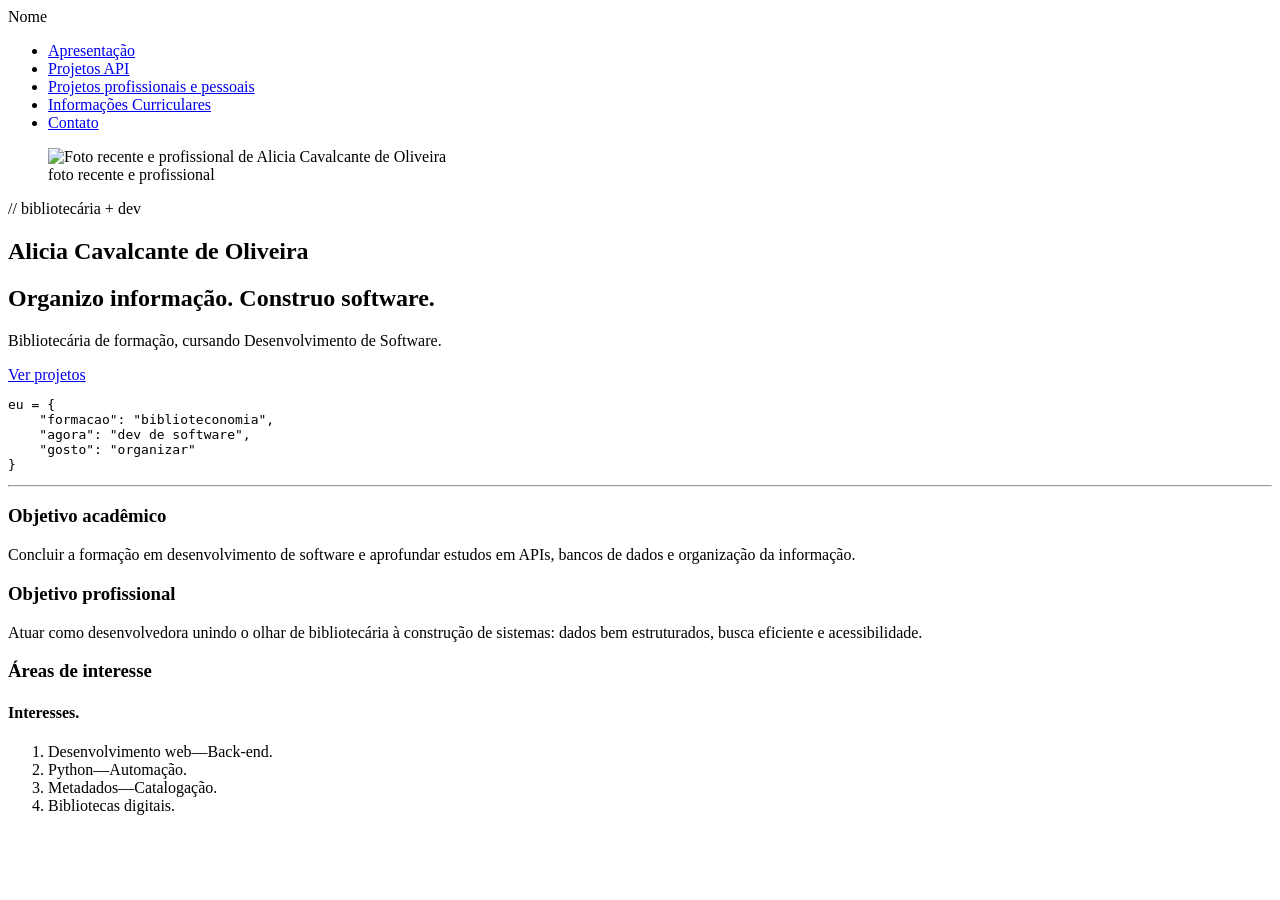
==== index.html @ f8b7f52a "adiciona paginas restantes do projeto" ====
<!DOCTYPE html>
<html lang="pt-BR">
<head>
  <meta charset="UTF-8">
  <meta name="viewport" content="width=device-width, initial-scale=1.0">
  <title>Alicia Cavalcante de Oliveira | Portfólio</title>
</head>
<body>
  <header>
    <div class="logo">Nome</div>
    <nav>
      <ul>
        <li><a href="index.html">Apresentação</a></li>
        <li><a href="projetos API.html">Projetos API</a></li>
        <li><a href="pe-pro.html">Projetos profissionais e pessoais</a></li>
        <li><a href="curriculares.html">Informações Curriculares</a></li>
        <li><a href="contato.html">Contato</a></li>
      </ul>
    </nav>
  </header>
  <main>
    <section id="apresentacao">
      <div class="perfil-col-esquerda">
        <figure>
          <img src="foto-perfil.jpg" alt="Foto recente e profissional de Alicia Cavalcante de Oliveira">
          <figcaption>foto recente e profissional</figcaption>
        </figure>
      </div>
      <div class="perfil-col-direita">
        <p class="tagline">// bibliotecária + dev</p>
        <h1>Alicia Cavalcante de Oliveira</h1>
        <h2>Organizo informação. Construo software.</h2>
        <p class="bio">Bibliotecária de formação, cursando Desenvolvimento de Software.</p>
        <a href="#projetos-api" class="btn-projetos">Ver projetos</a>
        <pre><code>eu = {
    "formacao": "biblioteconomia",
    "agora": "dev de software",
    "gosto": "organizar"
}</code></pre>
      </div>
    </section>
    <hr>
    <section class="informacoes-rapidas">
      <div class="coluna-objetivo">
        <h3>Objetivo acadêmico</h3>
        <p>Concluir a formação em desenvolvimento de software e aprofundar estudos em APIs, bancos de dados e organização da informação.</p>
      </div>
      <div class="coluna-objetivo">
        <h3>Objetivo profissional</h3>
        <p>Atuar como desenvolvedora unindo o olhar de bibliotecária à construção de sistemas: dados bem estruturados, busca eficiente e acessibilidade.</p>
      </div>
      <div class="coluna-interesses">
        <h3>Áreas de interesse</h3>
        <div class="card-interesses">
          <h4>Interesses.</h4>
          <ol>
            <li>Desenvolvimento web—Back-end.</li>
            <li>Python—Automação.</li>
            <li>Metadados—Catalogação.</li>
            <li>Bibliotecas digitais.</li>
          </ol>
        </div>
      </div>
    </section>
  </main>
  <footer>
  </footer>
</body>
</html>
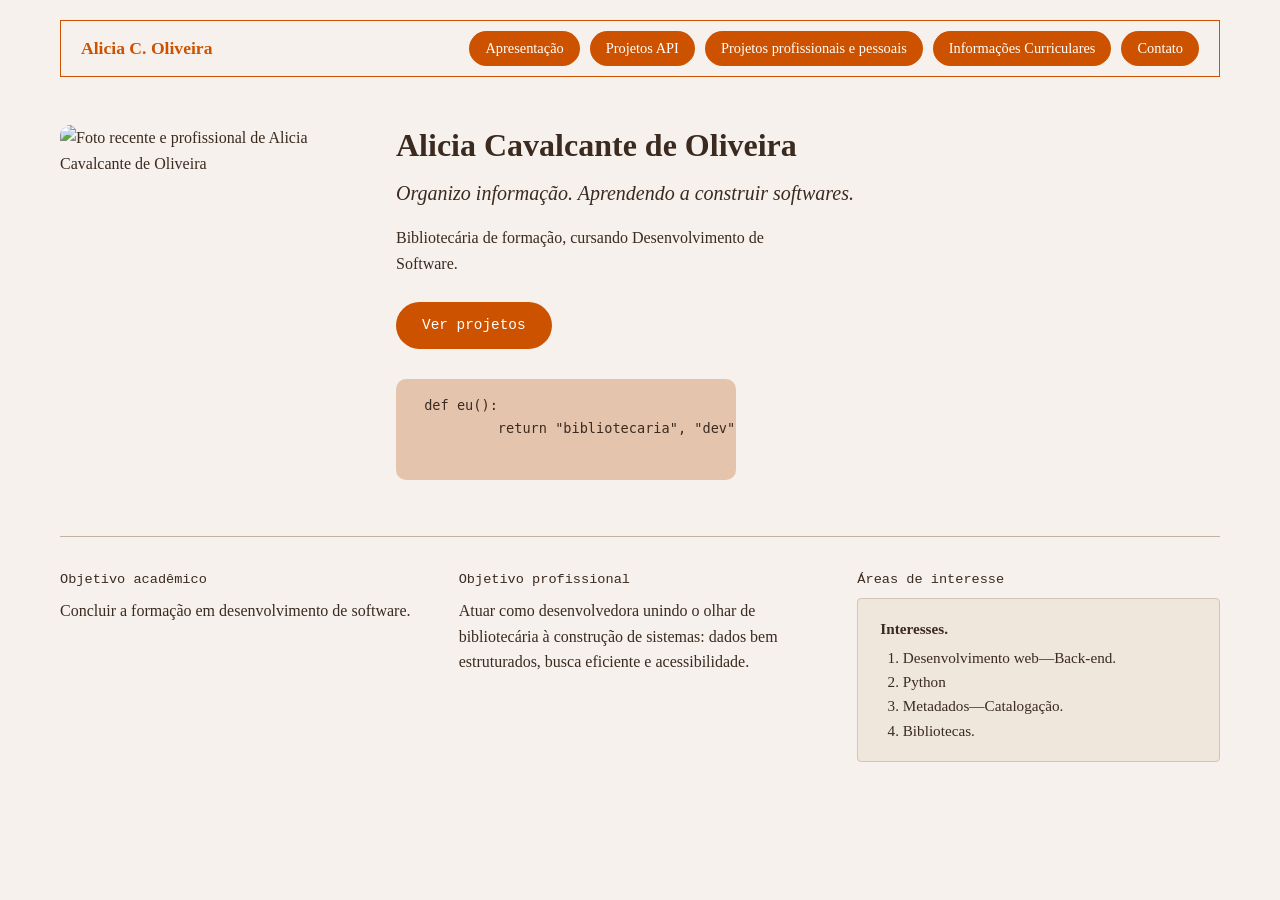
==== commit 8126c2f6: "adiciona esqueleto do site, junto com algum css" ====
--- a/index.html
+++ b/index.html
@@ -3,11 +3,12 @@
 <head>
   <meta charset="UTF-8">
   <meta name="viewport" content="width=device-width, initial-scale=1.0">
+  <link rel="stylesheet" href="style.css">
   <title>Alicia Cavalcante de Oliveira | Portfólio</title>
 </head>
 <body>
   <header>
-    <div class="logo">Nome</div>
+    <div class="logo">Alicia C. Oliveira</div>
     <nav>
       <ul>
         <li><a href="index.html">Apresentação</a></li>
@@ -23,27 +24,23 @@
       <div class="perfil-col-esquerda">
         <figure>
           <img src="foto-perfil.jpg" alt="Foto recente e profissional de Alicia Cavalcante de Oliveira">
-          <figcaption>foto recente e profissional</figcaption>
         </figure>
       </div>
       <div class="perfil-col-direita">
-        <p class="tagline">// bibliotecária + dev</p>
         <h1>Alicia Cavalcante de Oliveira</h1>
-        <h2>Organizo informação. Construo software.</h2>
+        <h2>Organizo informação. Aprendendo a construir softwares.</h2>
         <p class="bio">Bibliotecária de formação, cursando Desenvolvimento de Software.</p>
-        <a href="#projetos-api" class="btn-projetos">Ver projetos</a>
-        <pre><code>eu = {
-    "formacao": "biblioteconomia",
-    "agora": "dev de software",
-    "gosto": "organizar"
-}</code></pre>
+        <a href="projetos API.html" class="btn-projetos">Ver projetos</a>
+        <pre><code> def eu():
+          return "bibliotecaria", "dev", "informação", "software"
+        </code></pre>
       </div>
     </section>
     <hr>
     <section class="informacoes-rapidas">
       <div class="coluna-objetivo">
         <h3>Objetivo acadêmico</h3>
-        <p>Concluir a formação em desenvolvimento de software e aprofundar estudos em APIs, bancos de dados e organização da informação.</p>
+        <p>Concluir a formação em desenvolvimento de software.</p>
       </div>
       <div class="coluna-objetivo">
         <h3>Objetivo profissional</h3>
@@ -55,9 +52,9 @@
           <h4>Interesses.</h4>
           <ol>
             <li>Desenvolvimento web—Back-end.</li>
-            <li>Python—Automação.</li>
+            <li>Python</li>
             <li>Metadados—Catalogação.</li>
-            <li>Bibliotecas digitais.</li>
+            <li>Bibliotecas.</li>
           </ol>
         </div>
       </div>
--- a/style.css
+++ b/style.css
@@ -0,0 +1,386 @@
+/* geral e paleta de cores */
+:root {
+  --cor-fundo-pagi: #F6F1EC;       
+  --cor-fundo-cartao: #EFE7DC;     
+  --cor-texto: #3A2A20;            
+  --cor-destaque: #CC5200;        
+  --cor-destaque-escuro: #A84407;  
+  --cor-codigo: #E5C4AE;           
+  --cor-borda: #D4C5B3;            
+  --cor-linhas-divisorias: #C2B29F;
+  --fonte-serifa: "Georgia", "Times New Roman", serif;
+  --fonte-mono: "Courier New", Courier, monospace;
+}
+
+* {
+  box-sizing: border-box;
+  margin: 0;
+  padding: 0;
+}
+
+body {
+  background-color: var(--cor-fundo-pagi);
+  color: var(--cor-texto);
+  font-family: var(--fonte-serifa);
+  line-height: 1.6;
+  padding: 20px;
+  max-width: 1200px;
+  margin: 0 auto;
+}
+
+header {
+  display: flex;
+  justify-content: space-between;
+  align-items: center;
+  flex-wrap: wrap;           
+  border: 1px solid var(--cor-destaque);
+  padding: 10px 20px;
+  margin-bottom: 10px;
+  background-color: var(--cor-fundo-pagi);
+}
+
+.logo {
+  font-weight: bold;
+  font-size: 1.1rem;
+  color: var(--cor-destaque);
+}
+
+header nav ul {
+  display: flex;
+  flex-wrap: wrap;                
+  list-style: none;
+  gap: 10px;
+}
+
+header nav a {
+  display: inline-block;           
+  text-decoration: none;
+  color: #ffffff;
+  background-color: var(--cor-destaque);
+  padding: 6px 16px;
+  border-radius: 20px;
+  font-size: 0.9rem;
+  transition: opacity 0.2s ease;
+}
+
+header nav a:hover {
+  opacity: 0.85;
+}
+
+header nav a.active {             
+  background-color: var(--cor-destaque-escuro);
+}
+
+/* linha divisória geral (a da página de projetos continua valendo) */
+hr {
+  border: 0;
+  border-top: 1px solid var(--cor-linhas-divisorias);
+  margin: 56px 0 32px;
+}
+
+#apresentacao {
+  display: grid;
+  grid-template-columns: 280px 1fr;
+  gap: 56px;
+  align-items: start;
+  margin-top: 48px;
+}
+
+#apresentacao figure img {
+  display: block;
+  width: 100%;
+  aspect-ratio: 4 / 5;
+  object-fit: cover;
+  border-radius: 10px;
+}
+
+#apresentacao h1 {
+  font-size: 2rem;
+  line-height: 1.25;
+  margin-bottom: 12px;
+}
+
+#apresentacao h2 {
+  font-size: 1.25rem;
+  font-weight: normal;
+  font-style: italic;
+  margin-bottom: 16px;
+}
+
+#apresentacao .bio {
+  max-width: 52ch;
+  margin-bottom: 26px;
+}
+
+.btn-projetos {
+  display: inline-block;
+  background-color: var(--cor-destaque);
+  color: #ffffff;
+  text-decoration: none;
+  font-family: var(--fonte-mono);
+  font-size: 0.9rem;
+  padding: 12px 26px;
+  border-radius: 999px;
+  transition: opacity 0.2s ease;
+}
+
+.btn-projetos:hover {
+  opacity: 0.85;
+}
+
+#apresentacao pre {
+  display: block;
+  max-width: 340px;
+  margin-top: 30px;
+  padding: 16px 20px;
+  background-color: var(--cor-codigo);
+  border-radius: 10px;
+  font-family: var(--fonte-mono);
+  font-size: 0.85rem;
+  line-height: 1.6;
+  overflow-x: auto;
+}
+
+.informacoes-rapidas {
+  display: grid;
+  grid-template-columns: repeat(3, 1fr);
+  gap: 36px;
+}
+
+.informacoes-rapidas h3 {
+  font-family: var(--fonte-mono);
+  font-size: 0.85rem;
+  font-weight: normal;
+  margin-bottom: 8px;
+}
+
+.card-interesses {
+  background-color: var(--cor-fundo-cartao);
+  border: 1px solid var(--cor-borda);
+  border-radius: 4px;
+  padding: 18px 22px;
+  font-size: 0.95rem;
+}
+
+.card-interesses h4 {
+  font-size: 0.95rem;
+  margin-bottom: 4px;
+}
+
+.card-interesses ol {
+  padding-left: 1.4rem;
+}
+
+#projetos-api h1 {
+  font-size: 1.5rem;
+  font-weight: normal;
+  margin-bottom: 10px;
+  font-family: var(--fonte-mono);
+}
+
+#projetos-api hr {
+  border: 0;
+  border-top: 1px solid var(--cor-linhas-divisorias);
+  margin-bottom: 30px;
+}
+
+.grid-projetos {
+  display: grid;
+  grid-template-columns: repeat(auto-fit, minmax(320px, 1fr));
+  gap: 25px;
+  margin-bottom: 60px;
+}
+
+/* style da ficha catalografica */
+.ficha-projeto {
+  background-color: var(--cor-fundo-cartao);
+  border: 1px solid var(--cor-borda);
+  border-radius: 4px;
+  padding: 25px 25px 15px 25px;
+  box-shadow: 2px 3px 6px rgba(0, 0, 0, 0.04);
+  display: flex;
+  flex-direction: column;
+  justify-content: space-between;
+  min-height: 380px;
+  position: relative;
+}
+
+/* Cabeçalho do Autor na Ficha */
+.ficha-autoria {
+  font-size: 0.95rem;
+  margin-bottom: 15px;
+}
+
+/* Corpo da Ficha (Descrição Bibliográfica) */
+.ficha-corpo {
+  font-size: 0.95rem;
+  flex-grow: 1;
+}
+
+.ficha-corpo p {
+  margin-bottom: 6px;
+}
+
+.ficha-corpo .titulo-descricao {
+  text-indent: 15px;
+}
+
+.ficha-corpo .local-publicacao,
+.ficha-corpo .detalhes-fisicos {
+  text-indent: 15px;
+}
+
+.ficha-corpo .nota-projeto {
+  text-indent: 30px;
+  margin-top: 10px;
+  font-size: 0.9rem;
+}
+
+.ficha-corpo a {
+  color: var(--cor-texto);
+  text-decoration: underline;
+  word-break: break-all;
+}
+
+.ficha-corpo a:hover {
+  color: var(--cor-destaque);
+}
+
+/* Rodapé da Ficha e Assuntos */
+.ficha-rodape {
+  margin-top: 20px;
+}
+
+.ficha-rodape .assuntos {
+  font-size: 0.85rem;
+  margin-bottom: 25px;
+}
+
+/* Metadados da ficha catalografica */
+.metadados-ficha {
+  display: flex;
+  justify-content: space-between;
+  align-items: flex-end;
+  font-size: 0.75rem;
+  color: #666;
+  position: relative;
+  padding-top: 10px;
+}
+
+.nome-portfolio {
+  max-width: 40%;
+}
+
+/* Furo da ficha */
+.furo-cartao {
+  width: 16px;
+  height: 16px;
+  background-color: var(--cor-fundo-pagi);
+  border: 1px solid var(--cor-borda);
+  border-radius: 50%;
+  position: absolute;
+  bottom: -5px;
+  left: 50%;
+  transform: translateX(-50%);
+}
+
+.codigo-status {
+  display: flex;
+  flex-direction: column;
+  text-align: right;
+  font-family: var(--fonte-mono);
+}
+
+footer {
+  margin-top: 50px;
+}
+
+footer .texto-decorativo {
+  background-color: var(--cor-destaque);
+  color: #EFE7DC;
+  padding: 15px;
+  font-size: 0.75rem;
+  line-height: 1.4;
+  clip-path: polygon(0 20%, 100% 0, 100% 100%, 0 100%);
+  margin-bottom: 10px;
+}
+
+footer .copyright {
+  text-align: right;
+  font-size: 0.8rem;
+  color: var(--cor-destaque);
+  font-family: var(--fonte-mono);
+}
+
+@media (max-width: 820px) {
+  #apresentacao {
+    grid-template-columns: 1fr;
+    gap: 28px;
+  }
+
+  #apresentacao figure {
+    max-width: 260px;
+  }
+
+  .informacoes-rapidas {
+    grid-template-columns: 1fr;
+  }
+}
+
+#contato h1 {
+  font-size: 1.5rem;
+  font-weight: normal;
+  margin-bottom: 10px;
+  font-family: var(--fonte-mono);
+}
+
+#contato hr {
+  border: 0;
+  border-top: 1px solid var(--cor-linhas-divisorias);
+  margin: 0 0 30px;
+}
+
+.contato-conteudo {
+  max-width: 620px;
+  display: grid;
+  gap: 28px;
+}
+
+.chamada-contato {
+  border: 1px solid var(--cor-destaque);
+  border-radius: 10px;
+  padding: 18px 24px;
+  font-size: 1.25rem;
+}
+
+.contato-redes {
+  display: flex;
+  align-items: center;
+  flex-wrap: wrap;
+  gap: 22px;
+}
+
+.contato-redes svg {
+  display: block;
+  width: 36px;
+  height: 36px;
+  fill: none;
+  stroke: var(--cor-destaque);
+  stroke-width: 1.6;
+  stroke-linecap: round;
+  stroke-linejoin: round;
+}
+
+.email-contato {
+  border: 1px solid var(--cor-destaque);
+  border-radius: 999px;
+  padding: 10px 22px;
+  font-family: var(--fonte-mono);
+  font-size: 0.9rem;
+  color: var(--cor-texto);
+  text-decoration: none;
+}
+
+.email-contato:hover {
+  color: var(--cor-destaque);
+}
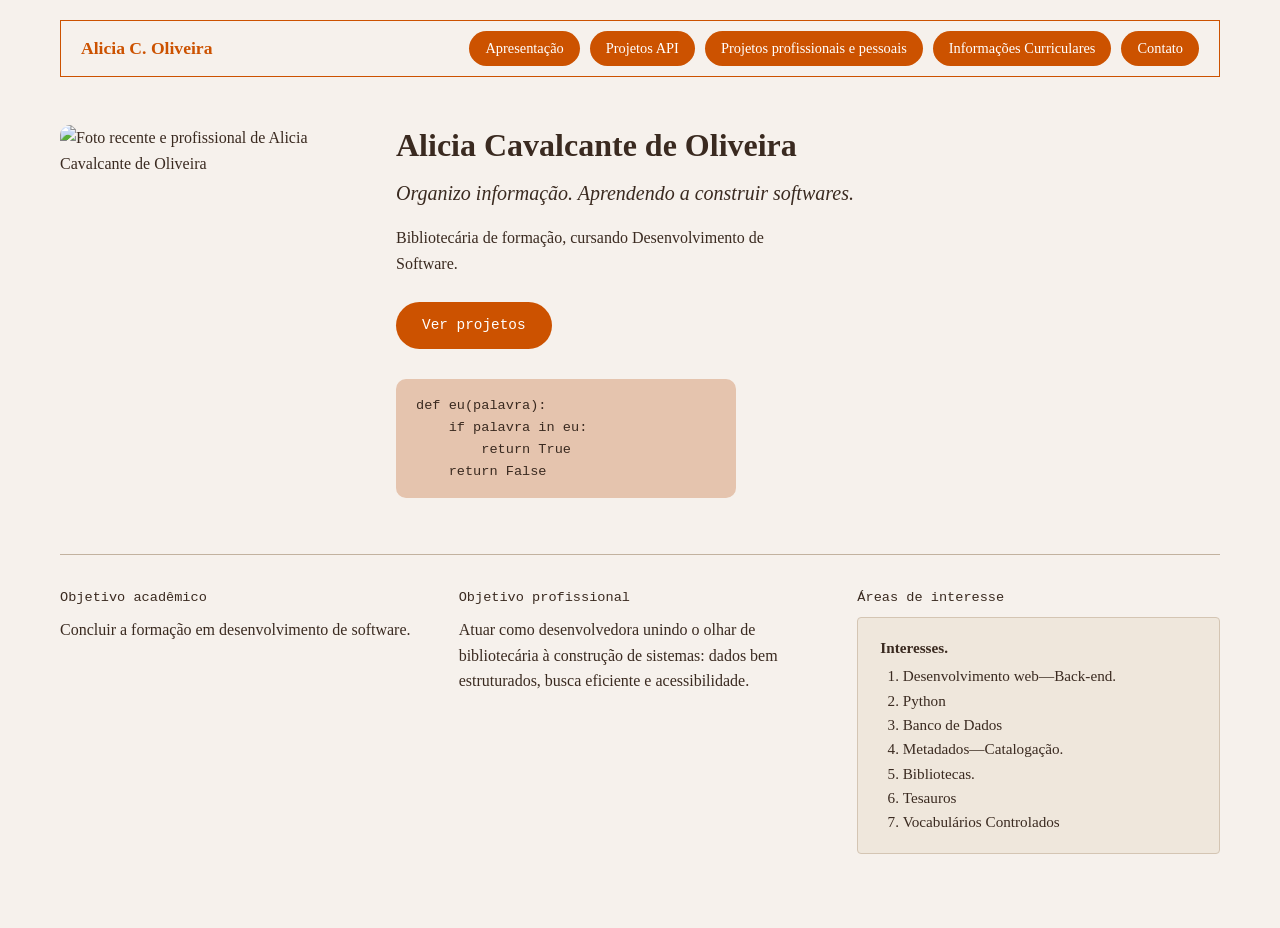
==== commit 583c1e69: "style: faz pequenas correções nas paginas" ====
--- a/index.html
+++ b/index.html
@@ -31,9 +31,10 @@
         <h2>Organizo informação. Aprendendo a construir softwares.</h2>
         <p class="bio">Bibliotecária de formação, cursando Desenvolvimento de Software.</p>
         <a href="projetos API.html" class="btn-projetos">Ver projetos</a>
-        <pre><code> def eu():
-          return "bibliotecaria", "dev", "informação", "software"
-        </code></pre>
+        <pre><code>def eu(palavra):
+    if palavra in eu:
+        return True
+    return False</code></pre>
       </div>
     </section>
     <hr>
@@ -53,8 +54,11 @@
           <ol>
             <li>Desenvolvimento web—Back-end.</li>
             <li>Python</li>
+            <li>Banco de Dados</li>
             <li>Metadados—Catalogação.</li>
             <li>Bibliotecas.</li>
+            <li>Tesauros</li>
+            <li>Vocabulários Controlados</li>
           </ol>
         </div>
       </div>
--- a/style.css
+++ b/style.css
@@ -138,7 +138,8 @@
   font-family: var(--fonte-mono);
   font-size: 0.85rem;
   line-height: 1.6;
-  overflow-x: auto;
+  white-space: pre-wrap;
+  overflow-wrap: anywhere;
 }
 
 .informacoes-rapidas {
@@ -230,7 +231,7 @@
   text-indent: 15px;
 }
 
-.ficha-corpo .nota-projeto {
+.ficha-corpo .link-projeto {
   text-indent: 30px;
   margin-top: 10px;
   font-size: 0.9rem;
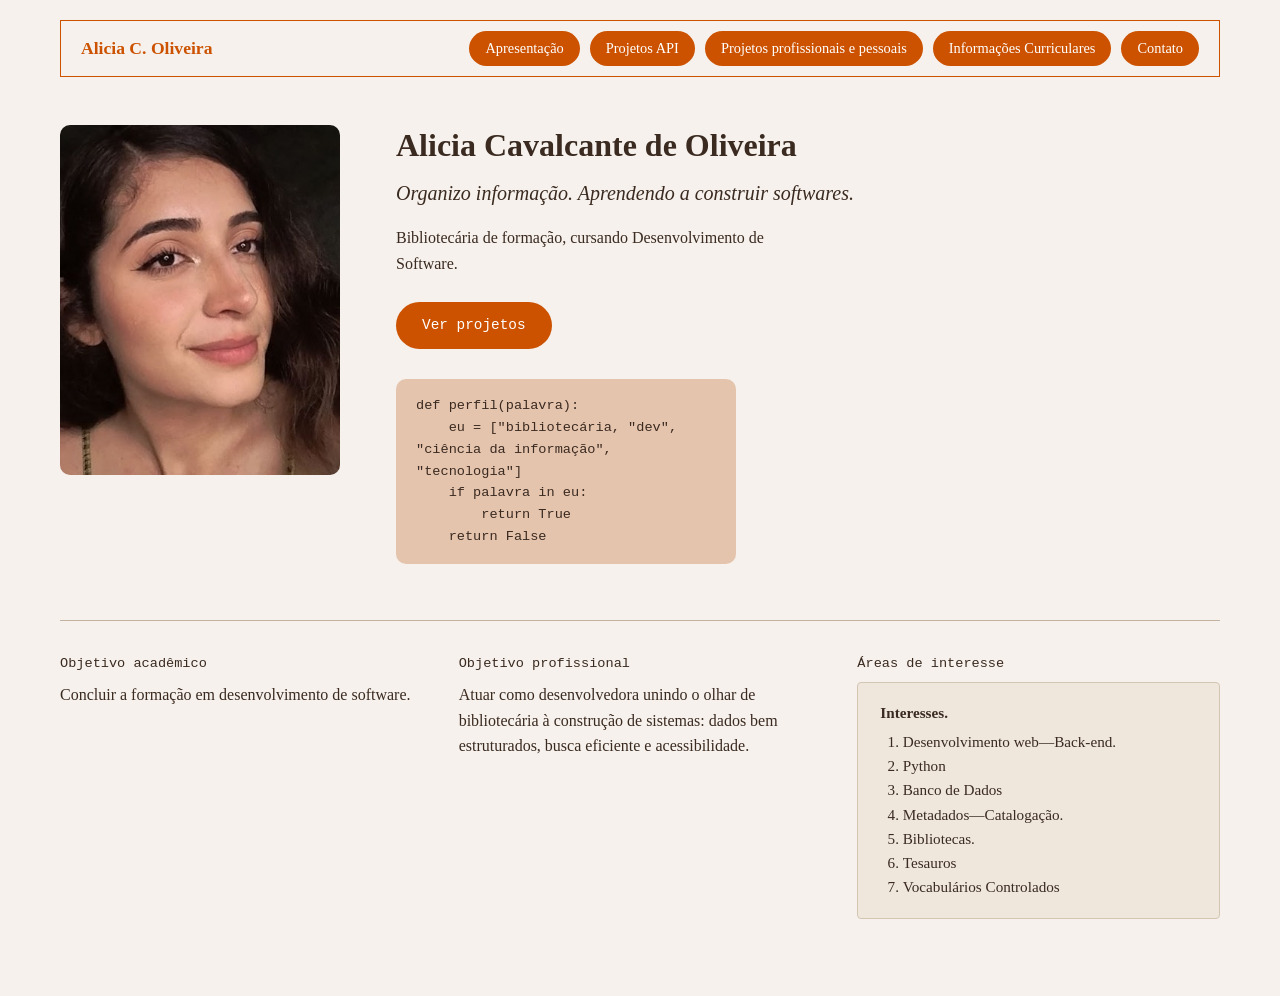
==== commit f3108213: "adiciona foto e corrige cod python" ====
--- a/index.html
+++ b/index.html
@@ -23,7 +23,7 @@
     <section id="apresentacao">
       <div class="perfil-col-esquerda">
         <figure>
-          <img src="foto-perfil.jpg" alt="Foto recente e profissional de Alicia Cavalcante de Oliveira">
+          <img src="imagens/fotominha.jpg" alt="Foto recente de Alicia Cavalcante de Oliveira">
         </figure>
       </div>
       <div class="perfil-col-direita">
@@ -31,7 +31,8 @@
         <h2>Organizo informação. Aprendendo a construir softwares.</h2>
         <p class="bio">Bibliotecária de formação, cursando Desenvolvimento de Software.</p>
         <a href="projetos API.html" class="btn-projetos">Ver projetos</a>
-        <pre><code>def eu(palavra):
+        <pre><code>def perfil(palavra):
+    eu = ["bibliotecária, "dev", "ciência da informação", "tecnologia"]
     if palavra in eu:
         return True
     return False</code></pre>
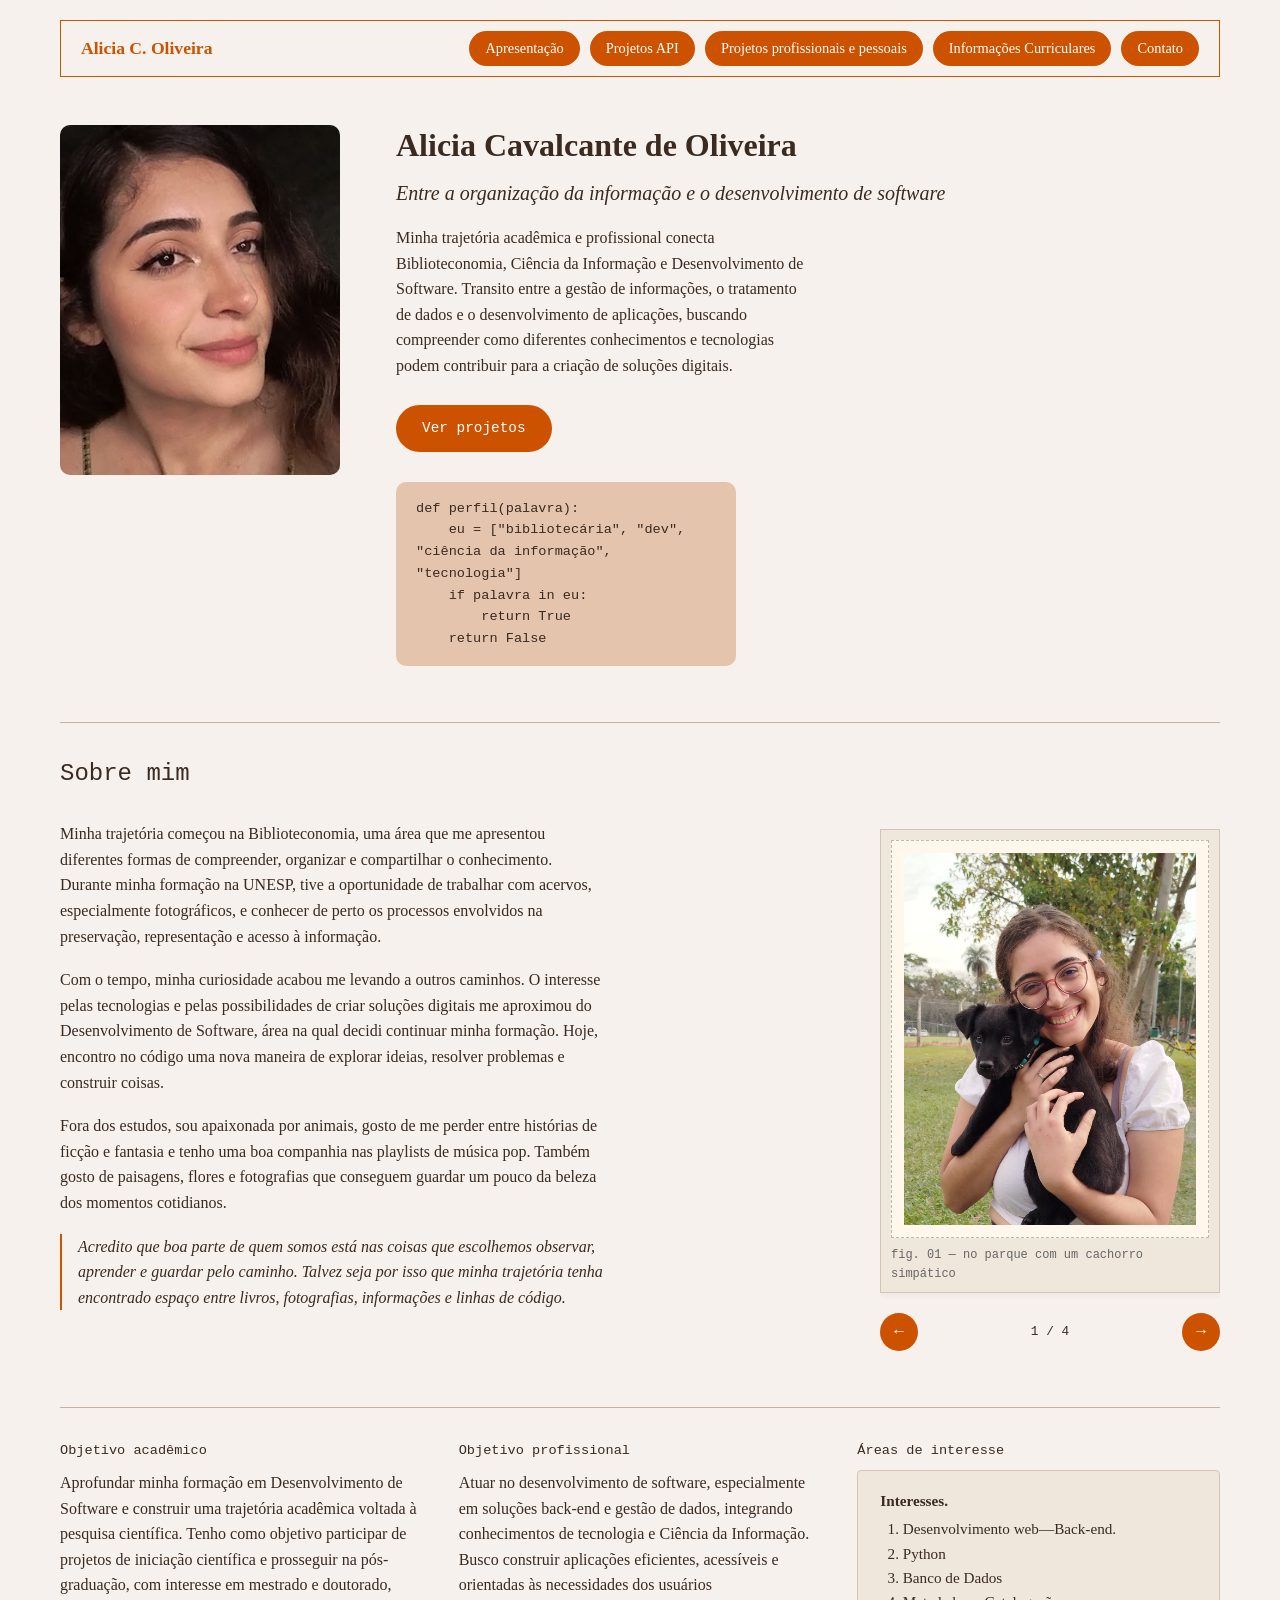
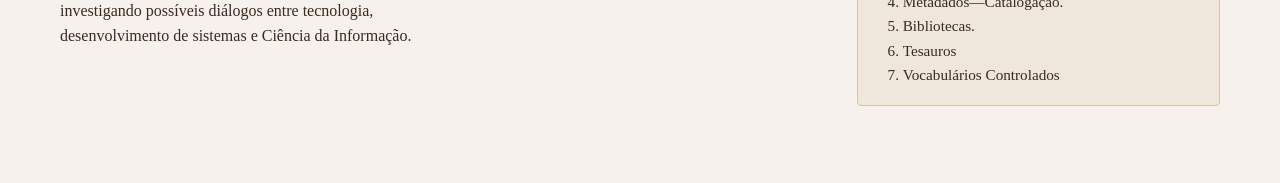
==== commit d102f6c1: "style: adiciona seção sobre mim, script.js p/ o carrossel e novos textos na pagina principal" ====
--- a/index.html
+++ b/index.html
@@ -3,6 +3,7 @@
 <head>
   <meta charset="UTF-8">
   <meta name="viewport" content="width=device-width, initial-scale=1.0">
+  <script src="script.js"></script>
   <link rel="stylesheet" href="style.css">
   <title>Alicia Cavalcante de Oliveira | Portfólio</title>
 </head>
@@ -28,25 +29,67 @@
       </div>
       <div class="perfil-col-direita">
         <h1>Alicia Cavalcante de Oliveira</h1>
-        <h2>Organizo informação. Aprendendo a construir softwares.</h2>
-        <p class="bio">Bibliotecária de formação, cursando Desenvolvimento de Software.</p>
+        <h2>Entre a organização da informação e o desenvolvimento de software</h2>
+        <p class="bio">Minha trajetória acadêmica e profissional conecta Biblioteconomia, Ciência da Informação e Desenvolvimento de Software. Transito entre a gestão de informações, o tratamento de dados e o desenvolvimento de aplicações, buscando compreender como diferentes conhecimentos e tecnologias podem contribuir para a criação de soluções digitais.</p>
         <a href="projetos API.html" class="btn-projetos">Ver projetos</a>
         <pre><code>def perfil(palavra):
-    eu = ["bibliotecária, "dev", "ciência da informação", "tecnologia"]
+    eu = ["bibliotecária", "dev", "ciência da informação", "tecnologia"]
     if palavra in eu:
         return True
     return False</code></pre>
       </div>
     </section>
     <hr>
+        <section id="sobre-mim" class="sobre-mim">
+      <h2 class="sobre-mim-titulo">Sobre mim</h2>
+
+      <div class="sobre-mim-conteudo">
+        <div class="sobre-mim-texto">
+          <p>Minha trajetória começou na Biblioteconomia, uma área que me apresentou diferentes formas de compreender, organizar e compartilhar o conhecimento. Durante minha formação na UNESP, tive a oportunidade de trabalhar com acervos, especialmente fotográficos, e conhecer de perto os processos envolvidos na preservação, representação e acesso à informação.</p>
+          <p>Com o tempo, minha curiosidade acabou me levando a outros caminhos. O interesse pelas tecnologias e pelas possibilidades de criar soluções digitais me aproximou do Desenvolvimento de Software, área na qual decidi continuar minha formação. Hoje, encontro no código uma nova maneira de explorar ideias, resolver problemas e construir coisas.</p>
+          <p>Fora dos estudos, sou apaixonada por animais, gosto de me perder entre histórias de ficção e fantasia e tenho uma boa companhia nas playlists de música pop. Também gosto de paisagens, flores e fotografias que conseguem guardar um pouco da beleza dos momentos cotidianos.</p>
+          <p class="fecho">Acredito que boa parte de quem somos está nas coisas que escolhemos observar, aprender e guardar pelo caminho. Talvez seja por isso que minha trajetória tenha encontrado espaço entre livros, fotografias, informações e linhas de código.</p>
+        </div>
+
+        <div class="carrossel" role="group" aria-roledescription="carrossel" aria-label="Fotografias pessoais">
+          <div class="carrossel-trilho" tabindex="0">
+            <!-- Quando tiver a foto, troque o div de cada item por:
+            <img src="imagens/nome.jpg" alt="Descrição da foto" loading="lazy" class="proporcao-retrato"> -->
+            <figure class="foto-registro carrossel-item">
+              <img src="imagens/fotocachorro.jpeg" loading="lazy" class="foto-reservada proporcao-retrato">
+              <figcaption>fig. 01 — no parque com um cachorro simpático</figcaption>
+            </figure>
+            <figure class="foto-registro carrossel-item">
+              <img src="imagens/praia.jpeg" loading="lazy" class="foto-reservada proporcao-retrato">
+              <figcaption>fig. 02 — por do sol na praia</figcaption>
+            </figure>
+            <figure class="foto-registro carrossel-item">
+              <div class="foto-reservada proporcao-retrato">Flores</div>
+              <figcaption>fig. 03 — legenda curta</figcaption>
+            </figure>
+            <figure class="foto-registro carrossel-item">
+              <div class="foto-reservada proporcao-retrato">Outro registro</div>
+              <figcaption>fig. 04 — legenda curta</figcaption>
+            </figure>
+          </div>
+
+          <div class="carrossel-controles">
+            <button type="button" class="carrossel-btn" data-direcao="-1" aria-label="Foto anterior">←</button>
+            <span class="carrossel-contador" aria-live="polite">1 / 4</span>
+            <button type="button" class="carrossel-btn" data-direcao="1" aria-label="Próxima foto">→</button>
+          </div>
+        </div>
+      </div>
+    </section>
+    <hr>
     <section class="informacoes-rapidas">
       <div class="coluna-objetivo">
         <h3>Objetivo acadêmico</h3>
-        <p>Concluir a formação em desenvolvimento de software.</p>
+        <p>Aprofundar minha formação em Desenvolvimento de Software e construir uma trajetória acadêmica voltada à pesquisa científica. Tenho como objetivo participar de projetos de iniciação científica e prosseguir na pós-graduação, com interesse em mestrado e doutorado, investigando possíveis diálogos entre tecnologia, desenvolvimento de sistemas e Ciência da Informação.</p>
       </div>
       <div class="coluna-objetivo">
         <h3>Objetivo profissional</h3>
-        <p>Atuar como desenvolvedora unindo o olhar de bibliotecária à construção de sistemas: dados bem estruturados, busca eficiente e acessibilidade.</p>
+        <p>Atuar no desenvolvimento de software, especialmente em soluções back-end e gestão de dados, integrando conhecimentos de tecnologia e Ciência da Informação. Busco construir aplicações eficientes, acessíveis e orientadas às necessidades dos usuários</p>
       </div>
       <div class="coluna-interesses">
         <h3>Áreas de interesse</h3>
--- a/style.css
+++ b/style.css
@@ -172,6 +172,149 @@
   padding-left: 1.4rem;
 }
 
+/* ===== Sobre mim ===== */
+.sobre-mim {
+  margin-bottom: 40px;
+}
+
+.sobre-mim-titulo {
+  font-family: var(--fonte-mono);
+  font-size: 1.5rem;
+  font-weight: normal;
+  margin-bottom: 28px;
+}
+
+.sobre-mim-conteudo {
+  display: grid;
+  grid-template-columns: minmax(0, 1fr) 340px;
+  gap: 64px;
+  align-items: start;
+}
+
+.sobre-mim-texto {
+  max-width: 68ch;
+}
+
+.sobre-mim-texto p {
+  margin-bottom: 18px;
+}
+
+.sobre-mim-texto .fecho {
+  font-style: italic;
+  border-left: 2px solid var(--cor-destaque);
+  padding-left: 16px;
+}
+
+/* foto com aparência de registro impresso */
+.foto-registro {
+  background-color: var(--cor-fundo-cartao);
+  border: 1px solid var(--cor-borda);
+  padding: 10px 10px 8px;
+  box-shadow: 2px 3px 6px rgba(0, 0, 0, 0.04);
+}
+
+.foto-registro img {
+  display: block;
+  width: 100%;
+  object-fit: cover;
+  filter: sepia(0.12) saturate(0.95);
+}
+
+.foto-registro figcaption {
+  margin-top: 8px;
+  font-family: var(--fonte-mono);
+  font-size: 0.75rem;
+  color: #666;
+}
+
+/* espaço reservado até as fotos chegarem */
+.foto-reservada {
+  display: flex;
+  align-items: center;
+  justify-content: center;
+  width: 100%;
+  padding: 12px;
+  text-align: center;
+  font-family: var(--fonte-mono);
+  font-size: 0.8rem;
+  background-color: var(--cor-fundo-pagi);
+  border: 1px dashed var(--cor-linhas-divisorias);
+}
+
+.proporcao-retrato {
+  aspect-ratio: 4 / 5;
+}
+
+/* carrossel */
+.carrossel {
+  min-width: 0;
+  margin-top: 8px;
+}
+
+.carrossel-trilho {
+  display: flex;
+  gap: 16px;
+  overflow-x: auto;
+  scroll-snap-type: x mandatory;
+  scrollbar-width: none;
+  padding-bottom: 6px;
+}
+
+.carrossel-trilho::-webkit-scrollbar {
+  display: none;
+}
+
+.carrossel-item {
+  flex: 0 0 100%;
+  scroll-snap-align: start;
+}
+
+.carrossel-controles {
+  display: flex;
+  align-items: center;
+  justify-content: space-between;
+  margin-top: 14px;
+}
+
+.carrossel-btn {
+  width: 38px;
+  height: 38px;
+  border: 0;
+  border-radius: 50%;
+  background-color: var(--cor-destaque);
+  color: #ffffff;
+  font-family: var(--fonte-mono);
+  font-size: 1rem;
+  cursor: pointer;
+  transition: opacity 0.2s ease;
+}
+
+.carrossel-btn:hover {
+  opacity: 0.85;
+}
+
+.carrossel-btn:focus-visible,
+.carrossel-trilho:focus-visible {
+  outline: 2px solid var(--cor-destaque-escuro);
+  outline-offset: 2px;
+}
+
+.carrossel-contador {
+  font-family: var(--fonte-mono);
+  font-size: 0.8rem;
+}
+
+@media (max-width: 820px) {
+  .sobre-mim-conteudo {
+    grid-template-columns: 1fr;
+    gap: 32px;
+  }
+
+  .carrossel {
+    max-width: 420px;
+  }
+}
+
 #projetos-api h1 {
   font-size: 1.5rem;
   font-weight: normal;
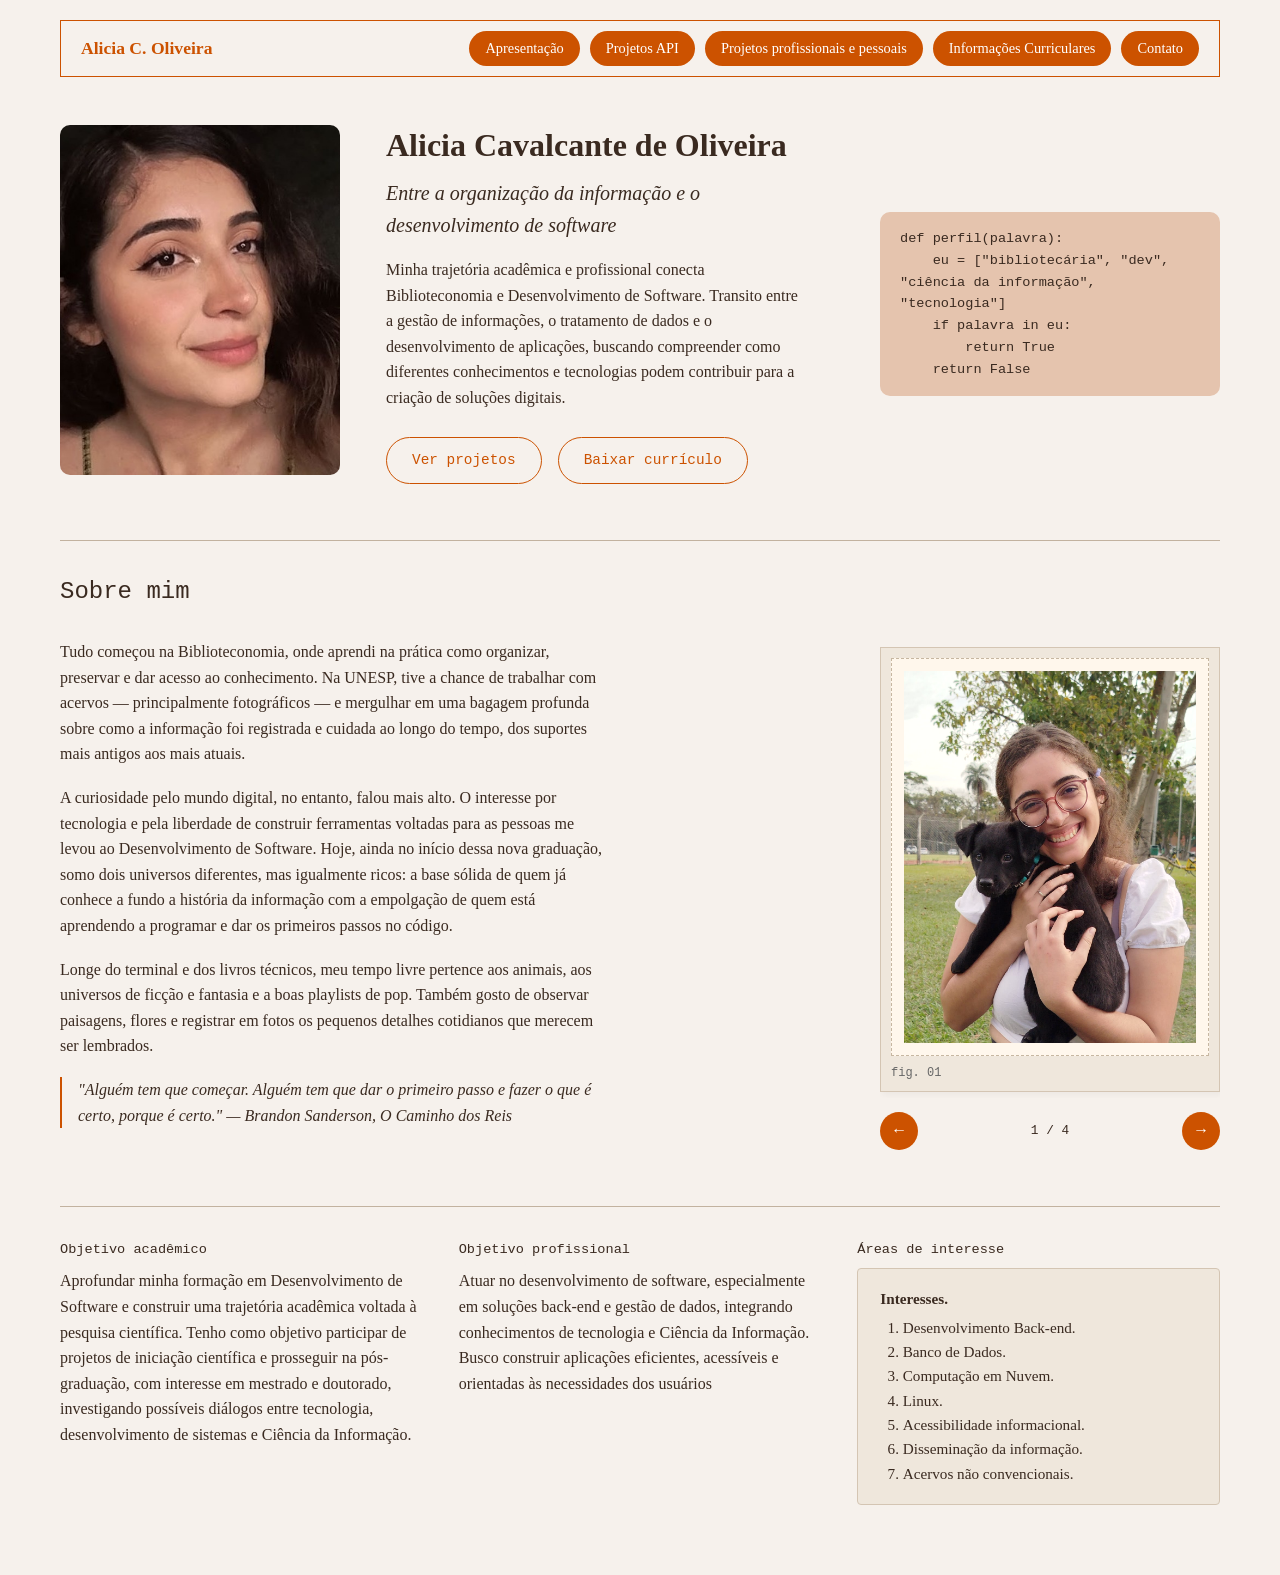
==== commit b3a6bb95: "style: adiciona o botão de baixar curriculo, modifica hero, adiciona seção sobre mim com carrossel p" ====
--- a/index.html
+++ b/index.html
@@ -3,7 +3,7 @@
 <head>
   <meta charset="UTF-8">
   <meta name="viewport" content="width=device-width, initial-scale=1.0">
-  <script src="script.js"></script>
+  <script src="script.js" defer></script>
   <link rel="stylesheet" href="style.css">
   <title>Alicia Cavalcante de Oliveira | Portfólio</title>
 </head>
@@ -30,14 +30,15 @@
       <div class="perfil-col-direita">
         <h1>Alicia Cavalcante de Oliveira</h1>
         <h2>Entre a organização da informação e o desenvolvimento de software</h2>
-        <p class="bio">Minha trajetória acadêmica e profissional conecta Biblioteconomia, Ciência da Informação e Desenvolvimento de Software. Transito entre a gestão de informações, o tratamento de dados e o desenvolvimento de aplicações, buscando compreender como diferentes conhecimentos e tecnologias podem contribuir para a criação de soluções digitais.</p>
+        <p class="bio">Minha trajetória acadêmica e profissional conecta Biblioteconomia e Desenvolvimento de Software. Transito entre a gestão de informações, o tratamento de dados e o desenvolvimento de aplicações, buscando compreender como diferentes conhecimentos e tecnologias podem contribuir para a criação de soluções digitais.</p>
         <a href="projetos API.html" class="btn-projetos">Ver projetos</a>
-        <pre><code>def perfil(palavra):
+        <a href="documentos/curriculo-alicia-cavalcante.pdf" class="btn-curriculo" download>Baixar currículo</a>
+      </div>
+      <pre><code>def perfil(palavra):
     eu = ["bibliotecária", "dev", "ciência da informação", "tecnologia"]
     if palavra in eu:
         return True
-    return False</code></pre>
-      </div>
+    return False </code></pre>
     </section>
     <hr>
         <section id="sobre-mim" class="sobre-mim">
@@ -45,34 +46,27 @@
 
       <div class="sobre-mim-conteudo">
         <div class="sobre-mim-texto">
-          <p>Minha trajetória começou na Biblioteconomia, uma área que me apresentou diferentes formas de compreender, organizar e compartilhar o conhecimento. Durante minha formação na UNESP, tive a oportunidade de trabalhar com acervos, especialmente fotográficos, e conhecer de perto os processos envolvidos na preservação, representação e acesso à informação.</p>
-          <p>Com o tempo, minha curiosidade acabou me levando a outros caminhos. O interesse pelas tecnologias e pelas possibilidades de criar soluções digitais me aproximou do Desenvolvimento de Software, área na qual decidi continuar minha formação. Hoje, encontro no código uma nova maneira de explorar ideias, resolver problemas e construir coisas.</p>
-          <p>Fora dos estudos, sou apaixonada por animais, gosto de me perder entre histórias de ficção e fantasia e tenho uma boa companhia nas playlists de música pop. Também gosto de paisagens, flores e fotografias que conseguem guardar um pouco da beleza dos momentos cotidianos.</p>
-          <p class="fecho">Acredito que boa parte de quem somos está nas coisas que escolhemos observar, aprender e guardar pelo caminho. Talvez seja por isso que minha trajetória tenha encontrado espaço entre livros, fotografias, informações e linhas de código.</p>
+          <p>Tudo começou na Biblioteconomia, onde aprendi na prática como organizar, preservar e dar acesso ao conhecimento. Na UNESP, tive a chance de trabalhar com acervos — principalmente fotográficos — e mergulhar em uma bagagem profunda sobre como a informação foi registrada e cuidada ao longo do tempo, dos suportes mais antigos aos mais atuais.</p>
+          <p>A curiosidade pelo mundo digital, no entanto, falou mais alto. O interesse por tecnologia e pela liberdade de construir ferramentas voltadas para as pessoas me levou ao Desenvolvimento de Software. Hoje, ainda no início dessa nova graduação, somo dois universos diferentes, mas igualmente ricos: a base sólida de quem já conhece a fundo a história da informação com a empolgação de quem está aprendendo a programar e dar os primeiros passos no código.</p>
+          <p>Longe do terminal e dos livros técnicos, meu tempo livre pertence aos animais, aos universos de ficção e fantasia e a boas playlists de pop. Também gosto de observar paisagens, flores e registrar em fotos os pequenos detalhes cotidianos que merecem ser lembrados.</p>
+          <p class="fecho">"Alguém tem que começar. Alguém tem que dar o primeiro passo e fazer o que é certo, porque é certo."  — Brandon Sanderson, O Caminho dos Reis</p>
         </div>
 
         <div class="carrossel" role="group" aria-roledescription="carrossel" aria-label="Fotografias pessoais">
           <div class="carrossel-trilho" tabindex="0">
-            <!-- Quando tiver a foto, troque o div de cada item por:
-            <img src="imagens/nome.jpg" alt="Descrição da foto" loading="lazy" class="proporcao-retrato"> -->
             <figure class="foto-registro carrossel-item">
               <img src="imagens/fotocachorro.jpeg" loading="lazy" class="foto-reservada proporcao-retrato">
-              <figcaption>fig. 01 — no parque com um cachorro simpático</figcaption>
+              <figcaption>fig. 01 </figcaption>
             </figure>
             <figure class="foto-registro carrossel-item">
               <img src="imagens/praia.jpeg" loading="lazy" class="foto-reservada proporcao-retrato">
-              <figcaption>fig. 02 — por do sol na praia</figcaption>
+              <figcaption>fig. 02 </figcaption>
             </figure>
             <figure class="foto-registro carrossel-item">
-              <div class="foto-reservada proporcao-retrato">Flores</div>
-              <figcaption>fig. 03 — legenda curta</figcaption>
-            </figure>
-            <figure class="foto-registro carrossel-item">
-              <div class="foto-reservada proporcao-retrato">Outro registro</div>
-              <figcaption>fig. 04 — legenda curta</figcaption>
+              <img src="imagens/leitura.jpeg" loading="lazy" class="foto-reservada proporcao-retrato"></img>
+              <figcaption>fig. 03 </figcaption>
             </figure>
           </div>
-
           <div class="carrossel-controles">
             <button type="button" class="carrossel-btn" data-direcao="-1" aria-label="Foto anterior">←</button>
             <span class="carrossel-contador" aria-live="polite">1 / 4</span>
@@ -96,13 +90,13 @@
         <div class="card-interesses">
           <h4>Interesses.</h4>
           <ol>
-            <li>Desenvolvimento web—Back-end.</li>
-            <li>Python</li>
-            <li>Banco de Dados</li>
-            <li>Metadados—Catalogação.</li>
-            <li>Bibliotecas.</li>
-            <li>Tesauros</li>
-            <li>Vocabulários Controlados</li>
+            <li>Desenvolvimento Back-end.</li>
+            <li>Banco de Dados.</li>
+            <li>Computação em Nuvem.</li>
+            <li>Linux.</li>
+            <li>Acessibilidade informacional.</li>
+            <li>Disseminação da informação.</li>
+            <li>Acervos não convencionais.</li>
           </ol>
         </div>
       </div>
--- a/style.css
+++ b/style.css
@@ -80,8 +80,8 @@
 
 #apresentacao {
   display: grid;
-  grid-template-columns: 280px 1fr;
-  gap: 56px;
+  grid-template-columns: 280px 1fr 340px;
+  gap: 46px;
   align-items: start;
   margin-top: 48px;
 }
@@ -114,24 +114,43 @@
 
 .btn-projetos {
   display: inline-block;
+  background-color: transparent;
+  color: var(--cor-destaque);
+  border: 1px solid var(--cor-destaque);
+  text-decoration: none;
+  font-family: var(--fonte-mono);
+  font-size: 0.9rem;
+  padding: 11px 25px;
+  border-radius: 999px;
+  transition: background-color 0.2s ease, color 0.2s ease;
+}
+
+.btn-projetos:hover {
   background-color: var(--cor-destaque);
   color: #ffffff;
+}
+
+.btn-curriculo {
+  display: inline-block;
+  margin-left: 12px;
+  background-color: transparent;
+  color: var(--cor-destaque);
+  border: 1px solid var(--cor-destaque);
   text-decoration: none;
   font-family: var(--fonte-mono);
   font-size: 0.9rem;
-  padding: 12px 26px;
+  padding: 11px 25px;
   border-radius: 999px;
-  transition: opacity 0.2s ease;
-}
-
-.btn-projetos:hover {
-  opacity: 0.85;
-}
-
+  transition: background-color 0.2s ease, color 0.2s ease;
+}
+
+.btn-curriculo:hover {
+  background-color: var(--cor-destaque);
+  color: #ffffff;
+}
 #apresentacao pre {
   display: block;
-  max-width: 340px;
-  margin-top: 30px;
+  align-self: center;
   padding: 16px 20px;
   background-color: var(--cor-codigo);
   border-radius: 10px;
@@ -303,6 +322,7 @@
   font-family: var(--fonte-mono);
   font-size: 0.8rem;
 }
+
 
 @media (max-width: 820px) {
   .sobre-mim-conteudo {
@@ -456,10 +476,23 @@
   font-family: var(--fonte-mono);
 }
 
+@media (max-width: 1100px) {
+  #apresentacao {
+    grid-template-columns: 280px 1fr;
+  }
+
+  #apresentacao pre {
+    grid-column: 2;
+  }
+}
+
 @media (max-width: 820px) {
   #apresentacao {
     grid-template-columns: 1fr;
     gap: 28px;
+  #apresentacao pre {
+    grid-column: auto;
+  }
   }
 
   #apresentacao figure {
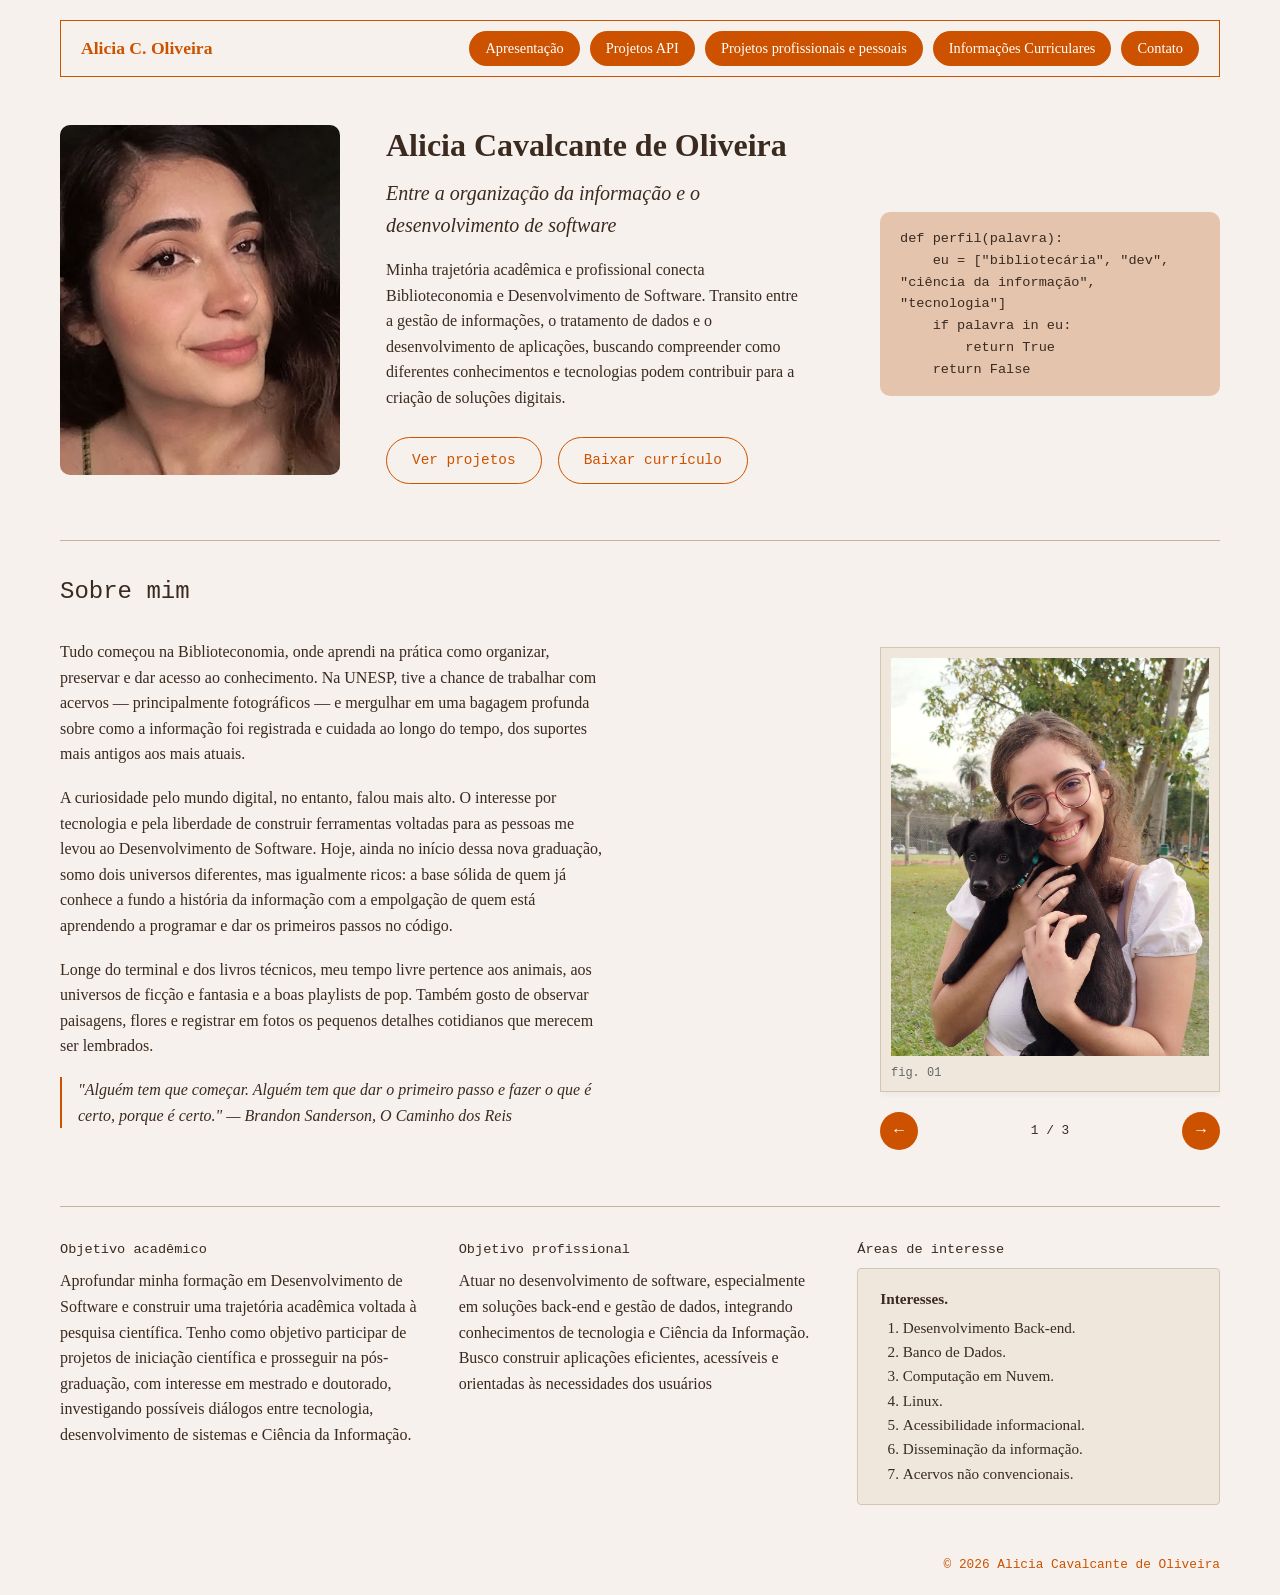
==== commit 5a946628: "pequenas alterações de revisão no projeto" ====
--- a/index.html
+++ b/index.html
@@ -3,8 +3,8 @@
 <head>
   <meta charset="UTF-8">
   <meta name="viewport" content="width=device-width, initial-scale=1.0">
+  <link rel="stylesheet" href="style.css">
   <script src="script.js" defer></script>
-  <link rel="stylesheet" href="style.css">
   <title>Alicia Cavalcante de Oliveira | Portfólio</title>
 </head>
 <body>
@@ -13,7 +13,7 @@
     <nav>
       <ul>
         <li><a href="index.html">Apresentação</a></li>
-        <li><a href="projetos API.html">Projetos API</a></li>
+        <li><a href="projetos-api.html">Projetos API</a></li>
         <li><a href="pe-pro.html">Projetos profissionais e pessoais</a></li>
         <li><a href="curriculares.html">Informações Curriculares</a></li>
         <li><a href="contato.html">Contato</a></li>
@@ -31,7 +31,7 @@
         <h1>Alicia Cavalcante de Oliveira</h1>
         <h2>Entre a organização da informação e o desenvolvimento de software</h2>
         <p class="bio">Minha trajetória acadêmica e profissional conecta Biblioteconomia e Desenvolvimento de Software. Transito entre a gestão de informações, o tratamento de dados e o desenvolvimento de aplicações, buscando compreender como diferentes conhecimentos e tecnologias podem contribuir para a criação de soluções digitais.</p>
-        <a href="projetos API.html" class="btn-projetos">Ver projetos</a>
+        <a href="projetos-api.html" class="btn-projetos">Ver projetos</a>
         <a href="documentos/curriculo-alicia-cavalcante.pdf" class="btn-curriculo" download>Baixar currículo</a>
       </div>
       <pre><code>def perfil(palavra):
@@ -41,7 +41,7 @@
     return False </code></pre>
     </section>
     <hr>
-        <section id="sobre-mim" class="sobre-mim">
+    <section id="sobre-mim" class="sobre-mim">
       <h2 class="sobre-mim-titulo">Sobre mim</h2>
 
       <div class="sobre-mim-conteudo">
@@ -55,21 +55,21 @@
         <div class="carrossel" role="group" aria-roledescription="carrossel" aria-label="Fotografias pessoais">
           <div class="carrossel-trilho" tabindex="0">
             <figure class="foto-registro carrossel-item">
-              <img src="imagens/fotocachorro.jpeg" loading="lazy" class="foto-reservada proporcao-retrato">
+              <img src="imagens/fotocachorro.jpeg" alt="Foto com um cachorro" loading="lazy" class="proporcao-retrato">
               <figcaption>fig. 01 </figcaption>
             </figure>
             <figure class="foto-registro carrossel-item">
-              <img src="imagens/praia.jpeg" loading="lazy" class="foto-reservada proporcao-retrato">
+              <img src="imagens/praia.jpeg" alt="Foto de uma praia" loading="lazy" class="proporcao-retrato">
               <figcaption>fig. 02 </figcaption>
             </figure>
             <figure class="foto-registro carrossel-item">
-              <img src="imagens/leitura.jpeg" loading="lazy" class="foto-reservada proporcao-retrato"></img>
+              <img src="imagens/leitura.jpeg" alt="Foto de leitura" loading="lazy" class="proporcao-retrato">
               <figcaption>fig. 03 </figcaption>
             </figure>
           </div>
           <div class="carrossel-controles">
             <button type="button" class="carrossel-btn" data-direcao="-1" aria-label="Foto anterior">←</button>
-            <span class="carrossel-contador" aria-live="polite">1 / 4</span>
+            <span class="carrossel-contador" aria-live="polite">1 / 3</span>
             <button type="button" class="carrossel-btn" data-direcao="1" aria-label="Próxima foto">→</button>
           </div>
         </div>
@@ -103,6 +103,7 @@
     </section>
   </main>
   <footer>
+    <p class="copyright">© 2026 Alicia Cavalcante de Oliveira</p>
   </footer>
 </body>
 </html>
--- a/style.css
+++ b/style.css
@@ -8,6 +8,8 @@
   --cor-codigo: #E5C4AE;           
   --cor-borda: #D4C5B3;            
   --cor-linhas-divisorias: #C2B29F;
+  --cor-texto-claro: #ffffff;
+  --cor-texto-suave: #666666;
   --fonte-serifa: "Georgia", "Times New Roman", serif;
   --fonte-mono: "Courier New", Courier, monospace;
 }
@@ -55,7 +57,7 @@
 header nav a {
   display: inline-block;           
   text-decoration: none;
-  color: #ffffff;
+  color: var(--cor-texto-claro);
   background-color: var(--cor-destaque);
   padding: 6px 16px;
   border-radius: 20px;
@@ -71,7 +73,7 @@
   background-color: var(--cor-destaque-escuro);
 }
 
-/* linha divisória geral (a da página de projetos continua valendo) */
+/* linha divisória geral, usada em todas as páginas */
 hr {
   border: 0;
   border-top: 1px solid var(--cor-linhas-divisorias);
@@ -112,7 +114,8 @@
   margin-bottom: 26px;
 }
 
-.btn-projetos {
+.btn-projetos,
+.btn-curriculo {
   display: inline-block;
   background-color: transparent;
   color: var(--cor-destaque);
@@ -125,29 +128,21 @@
   transition: background-color 0.2s ease, color 0.2s ease;
 }
 
-.btn-projetos:hover {
-  background-color: var(--cor-destaque);
-  color: #ffffff;
-}
-
-.btn-curriculo {
-  display: inline-block;
-  margin-left: 12px;
-  background-color: transparent;
-  color: var(--cor-destaque);
-  border: 1px solid var(--cor-destaque);
-  text-decoration: none;
-  font-family: var(--fonte-mono);
-  font-size: 0.9rem;
-  padding: 11px 25px;
-  border-radius: 999px;
-  transition: background-color 0.2s ease, color 0.2s ease;
-}
-
+.btn-projetos:hover,
 .btn-curriculo:hover {
   background-color: var(--cor-destaque);
-  color: #ffffff;
-}
+  color: var(--cor-texto-claro);
+}
+
+.btn-curriculo {
+  margin-left: 12px;
+}
+
+/* botão de currículo na página de informações curriculares */
+#curriculares .btn-curriculo {
+  margin: 28px 0 24px;
+}
+
 #apresentacao pre {
   display: block;
   align-self: center;
@@ -243,21 +238,7 @@
   margin-top: 8px;
   font-family: var(--fonte-mono);
   font-size: 0.75rem;
-  color: #666;
-}
-
-/* espaço reservado até as fotos chegarem */
-.foto-reservada {
-  display: flex;
-  align-items: center;
-  justify-content: center;
-  width: 100%;
-  padding: 12px;
-  text-align: center;
-  font-family: var(--fonte-mono);
-  font-size: 0.8rem;
-  background-color: var(--cor-fundo-pagi);
-  border: 1px dashed var(--cor-linhas-divisorias);
+  color: var(--cor-texto-suave);
 }
 
 .proporcao-retrato {
@@ -301,7 +282,7 @@
   border: 0;
   border-radius: 50%;
   background-color: var(--cor-destaque);
-  color: #ffffff;
+  color: var(--cor-texto-claro);
   font-family: var(--fonte-mono);
   font-size: 1rem;
   cursor: pointer;
@@ -323,30 +304,6 @@
   font-size: 0.8rem;
 }
 
-
-@media (max-width: 820px) {
-  .sobre-mim-conteudo {
-    grid-template-columns: 1fr;
-    gap: 32px;
-  }
-
-  .carrossel {
-    max-width: 420px;
-  }
-}
-
-#projetos-api h1 {
-  font-size: 1.5rem;
-  font-weight: normal;
-  margin-bottom: 10px;
-  font-family: var(--fonte-mono);
-}
-
-#projetos-api hr {
-  border: 0;
-  border-top: 1px solid var(--cor-linhas-divisorias);
-  margin-bottom: 30px;
-}
 
 .grid-projetos {
   display: grid;
@@ -385,13 +342,21 @@
   margin-bottom: 6px;
 }
 
-.ficha-corpo .titulo-descricao {
+.ficha-corpo .titulo-descricao,
+.ficha-corpo .local-publicacao,
+.ficha-corpo .resumo-projeto,
+.ficha-corpo .detalhes-fisicos,
+.ficha-corpo .nota-projeto {
   text-indent: 15px;
 }
 
-.ficha-corpo .local-publicacao,
-.ficha-corpo .detalhes-fisicos {
-  text-indent: 15px;
+/* títulos de bloco na ficha de informações curriculares */
+.ficha-corpo .bloco-titulo {
+  margin-top: 18px;
+}
+
+.ficha-corpo .bloco-titulo:first-child {
+  margin-top: 0;
 }
 
 .ficha-corpo .link-projeto {
@@ -426,7 +391,7 @@
   justify-content: space-between;
   align-items: flex-end;
   font-size: 0.75rem;
-  color: #666;
+  color: var(--cor-texto-suave);
   position: relative;
   padding-top: 10px;
 }
@@ -461,7 +426,7 @@
 
 footer .texto-decorativo {
   background-color: var(--cor-destaque);
-  color: #EFE7DC;
+  color: var(--cor-fundo-cartao);
   padding: 15px;
   font-size: 0.75rem;
   line-height: 1.4;
@@ -474,47 +439,6 @@
   font-size: 0.8rem;
   color: var(--cor-destaque);
   font-family: var(--fonte-mono);
-}
-
-@media (max-width: 1100px) {
-  #apresentacao {
-    grid-template-columns: 280px 1fr;
-  }
-
-  #apresentacao pre {
-    grid-column: 2;
-  }
-}
-
-@media (max-width: 820px) {
-  #apresentacao {
-    grid-template-columns: 1fr;
-    gap: 28px;
-  #apresentacao pre {
-    grid-column: auto;
-  }
-  }
-
-  #apresentacao figure {
-    max-width: 260px;
-  }
-
-  .informacoes-rapidas {
-    grid-template-columns: 1fr;
-  }
-}
-
-#contato h1 {
-  font-size: 1.5rem;
-  font-weight: normal;
-  margin-bottom: 10px;
-  font-family: var(--fonte-mono);
-}
-
-#contato hr {
-  border: 0;
-  border-top: 1px solid var(--cor-linhas-divisorias);
-  margin: 0 0 30px;
 }
 
 .contato-conteudo {
@@ -560,4 +484,42 @@
 
 .email-contato:hover {
   color: var(--cor-destaque);
+}
+
+@media (max-width: 1100px) {
+  #apresentacao {
+    grid-template-columns: 280px 1fr;
+  }
+
+  #apresentacao pre {
+    grid-column: 2;
+  }
+}
+
+@media (max-width: 820px) {
+  #apresentacao {
+    grid-template-columns: 1fr;
+    gap: 28px;
+  }
+
+  #apresentacao pre {
+    grid-column: auto;
+  }
+
+  #apresentacao figure {
+    max-width: 260px;
+  }
+
+  .informacoes-rapidas {
+    grid-template-columns: 1fr;
+  }
+
+  .sobre-mim-conteudo {
+    grid-template-columns: 1fr;
+    gap: 32px;
+  }
+
+  .carrossel {
+    max-width: 420px;
+  }
 }
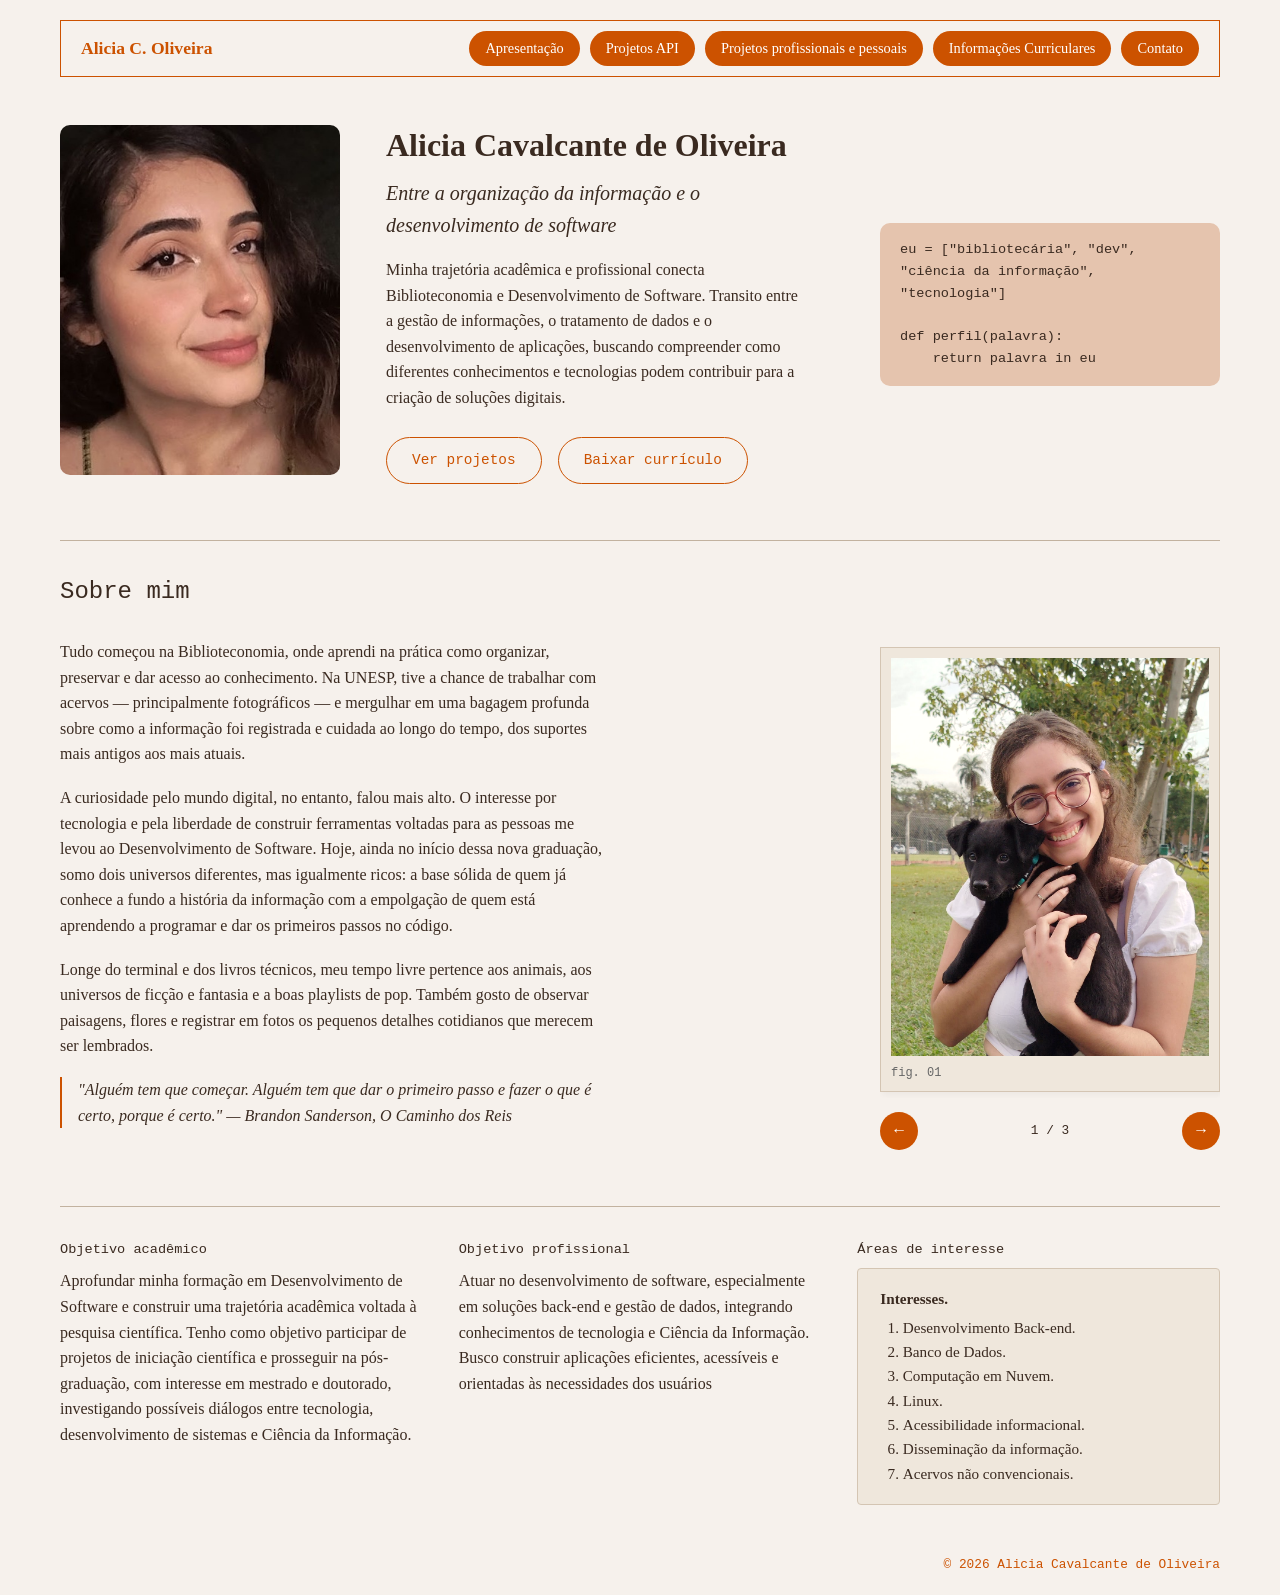
==== commit 06118126: "modifica o codigo em python na pagina principal" ====
--- a/index.html
+++ b/index.html
@@ -34,11 +34,10 @@
         <a href="projetos-api.html" class="btn-projetos">Ver projetos</a>
         <a href="documentos/curriculo-alicia-cavalcante.pdf" class="btn-curriculo" download>Baixar currículo</a>
       </div>
-      <pre><code>def perfil(palavra):
-    eu = ["bibliotecária", "dev", "ciência da informação", "tecnologia"]
-    if palavra in eu:
-        return True
-    return False </code></pre>
+      <pre><code>eu = ["bibliotecária", "dev", "ciência da informação", "tecnologia"]
+
+def perfil(palavra):
+    return palavra in eu</code></pre>
     </section>
     <hr>
     <section id="sobre-mim" class="sobre-mim">
